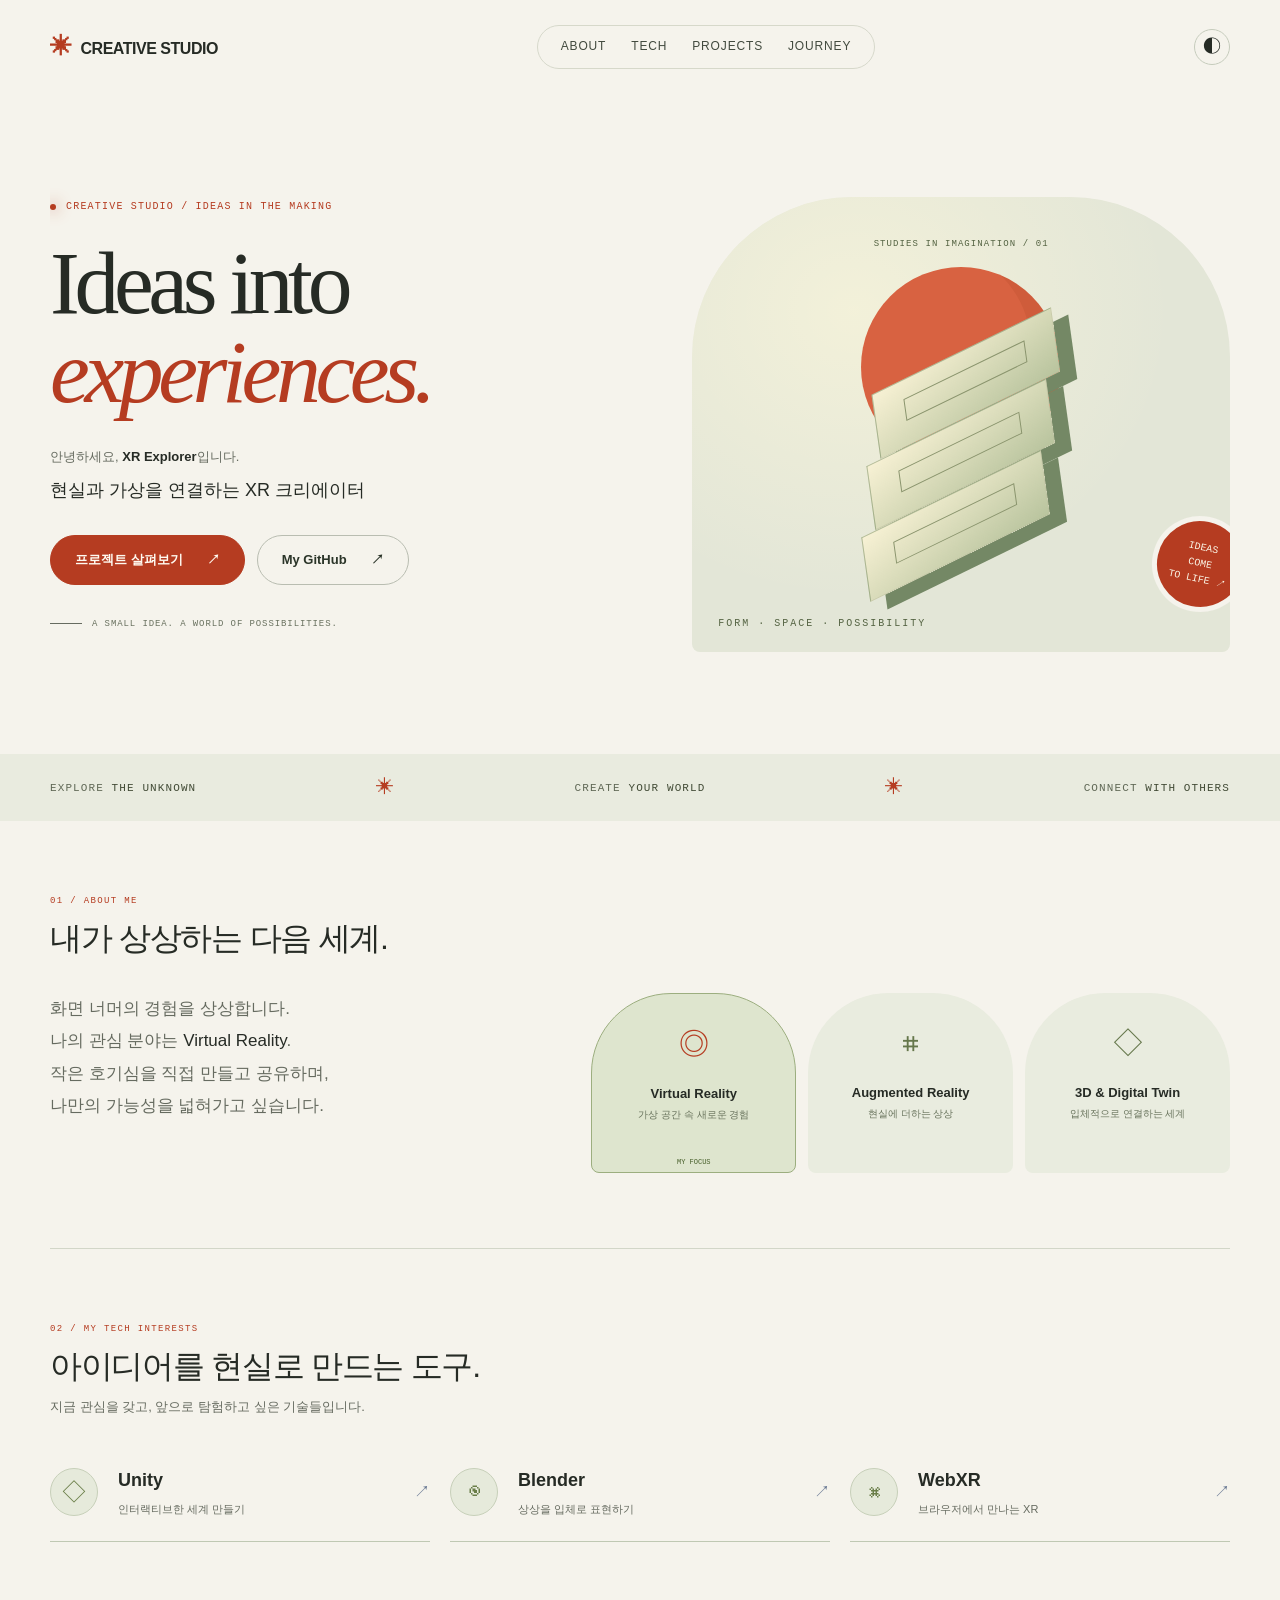
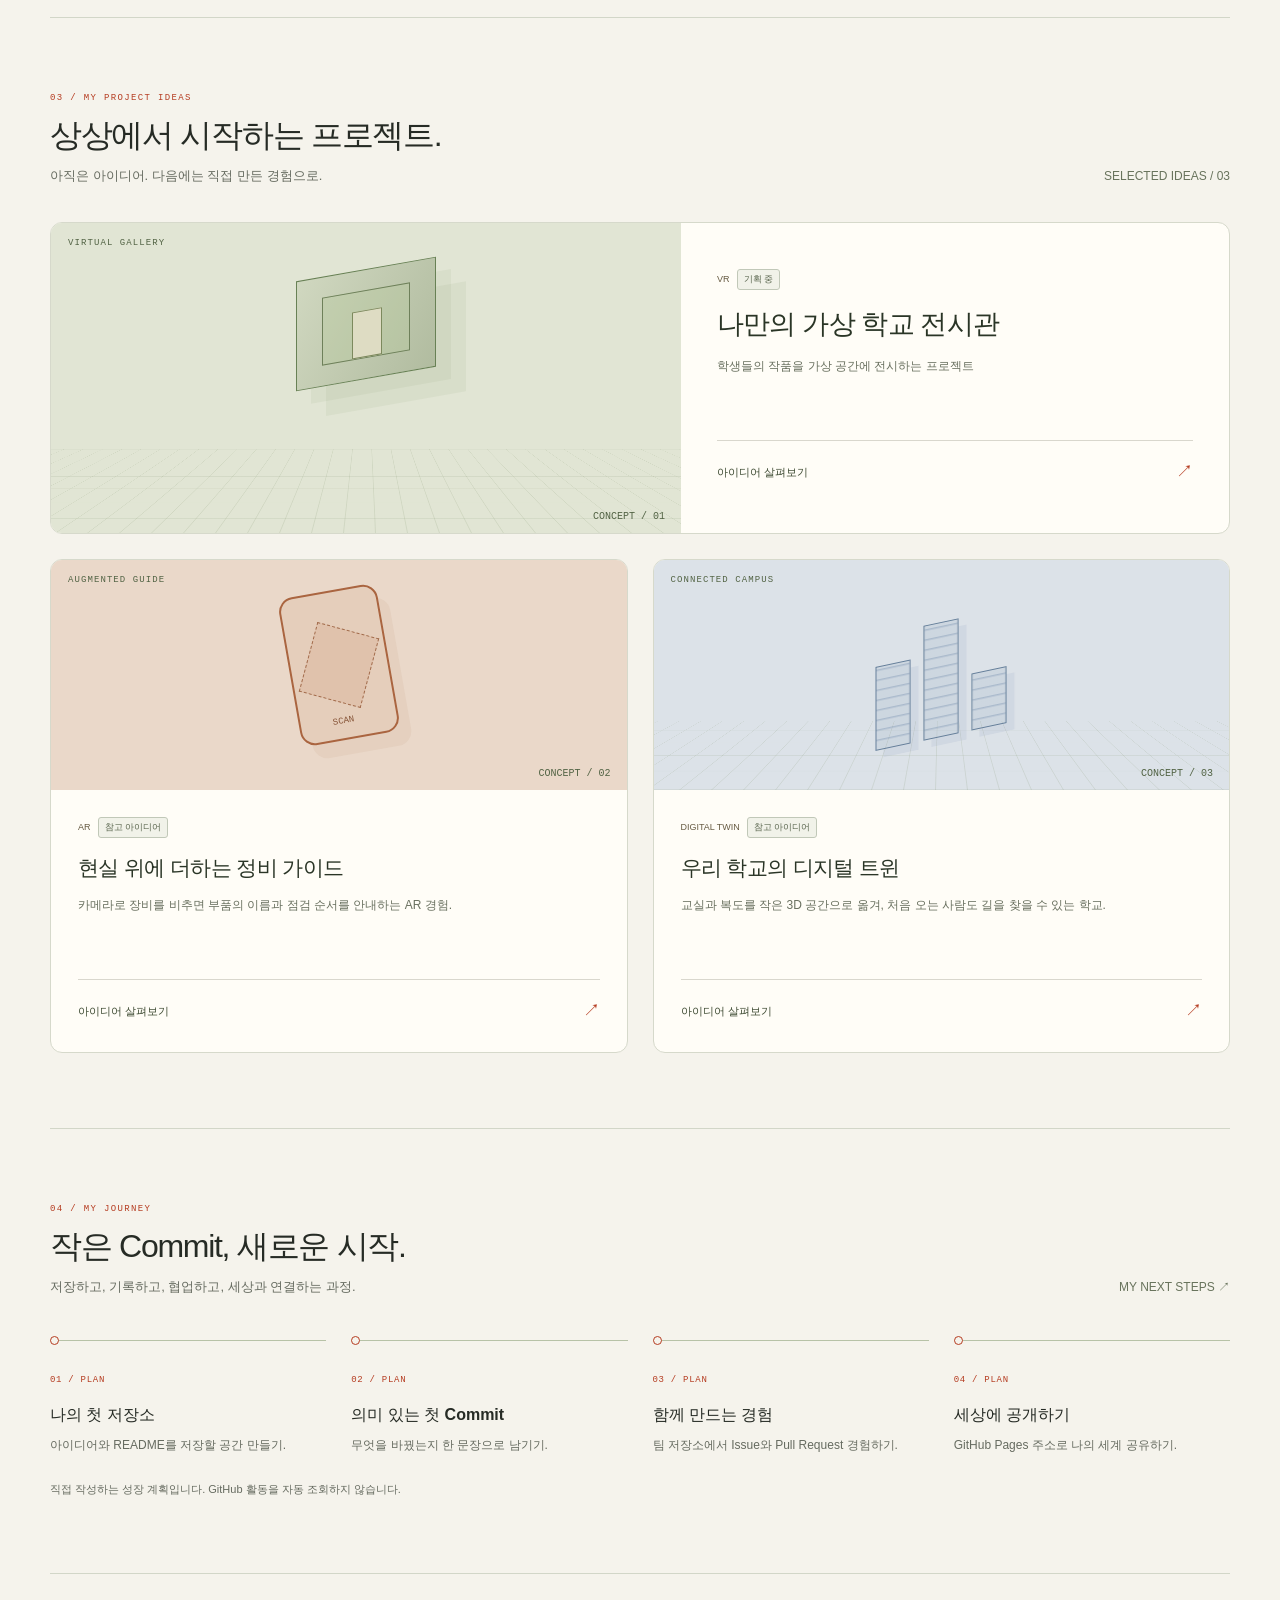
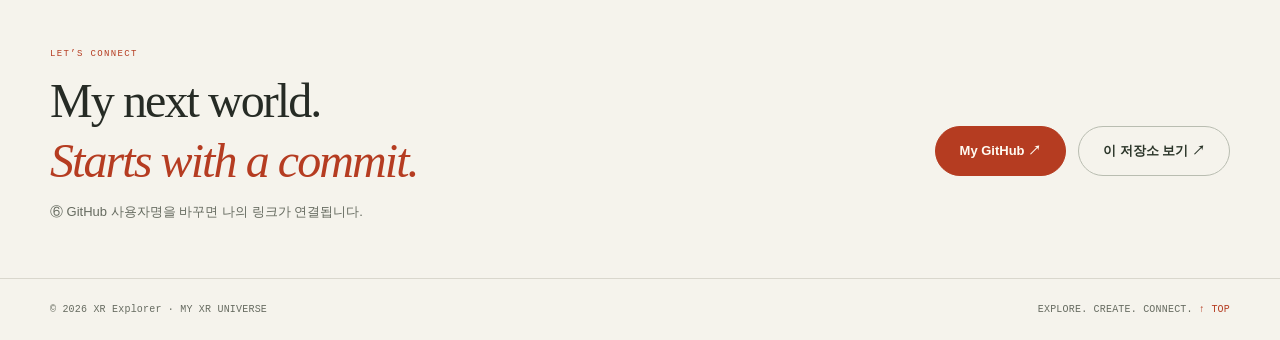
==== templates/studio/index.html @ 2b787744 "Add three portfolio designs with a template picker and shared student workflow" ====
<!DOCTYPE html>
<html lang="ko">
<head>
<meta charset="UTF-8">
<meta name="viewport" content="width=device-width, initial-scale=1">
<title>Creative Studio | XR Portfolio</title>
<meta name="description" content="상상을 만들고 공유하는 XR 크리에이터의 포트폴리오">
<meta name="theme-color" content="#f5f3ec">
<script>
// ===== 학생 수정 영역: 아래 6개 항목만 바꾸세요 =====
// 따옴표와 쉼표는 남겨두세요. 실명·연락처 대신 닉네임을 사용합니다.
const MY_PROFILE = {
  // ① 나의 닉네임
  nickname: "XR Explorer",
  // ② 한 줄 자기소개
  tagline: "현실과 가상을 연결하는 XR 크리에이터",
  // ③ 관심 분야: "VR", "AR", "3D" 중 하나
  focus: "VR",
  // ④ 관심 있는 기술 3가지
  tech: ["Unity", "Blender", "WebXR"],
  // ⑤ 만들고 싶은 프로젝트: 제목, 설명, 현재 상태
  project: {
    title: "나만의 가상 학교 전시관",
    description: "학생들의 작품을 가상 공간에 전시하는 프로젝트",
    status: "기획 중"
  },
  // ⑥ 나의 GitHub 사용자명 (주소 전체가 아니라 아이디만)
  githubUsername: "my-github-id"
};
// ===== 필수 수정 끝! 아래 코드는 그대로 사용하세요 =====
</script>
<style>

:root{--bg:#080e1d;--panel:#10192c;--line:#253148;--text:#f0f4ff;--muted:#a1afc6;--accent:#73f4de;--violet:#a594ff;--glow:rgba(115,244,222,.16);--max:1180px;color-scheme:dark}
*{box-sizing:border-box}html{scroll-behavior:smooth;scroll-padding-top:100px}body{margin:0;background:var(--bg);color:var(--text);font-family:Inter,'Segoe UI','Noto Sans KR',Arial,sans-serif;line-height:1.65}button,a{-webkit-tap-highlight-color:transparent}a{color:inherit;text-decoration:none}button{font:inherit;color:inherit;cursor:pointer}button:disabled{cursor:default}a:focus-visible,button:focus-visible{outline:3px solid var(--accent);outline-offset:6px}::selection{background:var(--accent);color:var(--bg)}.wrap{width:min(var(--max),calc(100% - 96px));margin:auto}.skip{position:fixed;top:-80px;left:20px;background:var(--accent);color:#080e1d;padding:12px;z-index:100}.skip:focus{top:12px}header{position:sticky;top:0;z-index:20;border-bottom:1px solid #26304688;background:#080e1dee;backdrop-filter:blur(18px)}.nav{display:flex;align-items:center;justify-content:space-between;height:82px;gap:24px}.brand{font-size:16px;font-weight:800;letter-spacing:.08em;white-space:nowrap}.brand b{color:var(--accent);margin-right:9px;font-size:22px}.navlinks{display:flex;align-items:center;gap:28px;font-size:12px;letter-spacing:.07em;color:var(--muted)}.navlinks a:hover{color:var(--accent)}.nav-end{display:flex;align-items:center;gap:14px}.theme{background:transparent;border:1px solid var(--line);border-radius:50%;width:36px;height:36px;font-size:18px}.theme:hover{border-color:var(--accent)}.menu{display:none;background:none;border:1px solid var(--line);padding:7px 12px;border-radius:5px}.hero{min-height:660px;position:relative;display:grid;grid-template-columns:1.04fr 1fr;align-items:center;gap:20px;padding-top:65px;padding-bottom:65px}.eyebrow{font:11px/1.5 ui-monospace,monospace;letter-spacing:.16em;text-transform:uppercase;color:var(--accent);display:flex;align-items:center;gap:10px}.dot{display:inline-block;width:6px;height:6px;border-radius:50%;background:var(--accent);box-shadow:0 0 15px var(--accent)}.hero h1{font-size:clamp(62px,7.5vw,100px);letter-spacing:-.065em;line-height:1.01;margin:26px 0 26px;font-weight:850}.hero h1 span{display:block;color:var(--accent)}.intro{font-size:14px;color:var(--muted);margin:0 0 7px}.intro strong{color:var(--text);font-weight:600;overflow-wrap:anywhere}.tagline{font-size:20px;max-width:440px;line-height:1.7;word-break:keep-all;overflow-wrap:anywhere;margin:0}.actions{display:flex;flex-wrap:wrap;gap:13px;margin-top:30px}.btn{display:inline-flex;align-items:center;justify-content:center;gap:24px;min-height:48px;padding:12px 22px;border:1px solid var(--line);border-radius:4px;font-size:13px;font-weight:650;background:transparent}.btn.primary{background:var(--accent);border-color:var(--accent);color:#081923}.btn:hover{transform:translateY(-2px);border-color:var(--accent)}.hero-caption{display:flex;align-items:center;gap:10px;color:var(--muted);font:10px ui-monospace,monospace;margin-top:34px;letter-spacing:.12em}.hero-caption i{width:32px;height:1px;background:var(--muted)}
.visual{position:relative;height:490px;isolation:isolate;background:radial-gradient(ellipse at 50% 50%,#243a5855,transparent 68%)}.visual:before{content:'';position:absolute;inset:0;background-image:linear-gradient(#53658918 1px,transparent 1px),linear-gradient(90deg,#53658918 1px,transparent 1px);background-size:42px 42px;mask-image:radial-gradient(ellipse,#000,transparent 70%)}.orb{width:275px;height:275px;position:absolute;top:94px;left:50%;margin-left:-137px;border:1px solid #78ffdf88;border-radius:50%;background:radial-gradient(circle at 27% 23%,#a9fff037,#1e8f8612 35%,#7170ff17 65%,#9384fa43);box-shadow:inset -18px -10px 50px #7063ed30,inset 12px 5px 45px #9fffdf22,0 0 75px #6598d218;animation:float 7s ease-in-out infinite}.meridian{position:absolute;inset:0;border:1px solid #8affdf65;border-radius:50%}.meridian:nth-child(1){transform:rotateY(35deg)}.meridian:nth-child(2){transform:rotateY(65deg)}.meridian:nth-child(3){transform:rotateX(35deg)}.meridian:nth-child(4){transform:rotateX(65deg)}.meridian:nth-child(5){transform:rotate(45deg) rotateY(65deg)}.meridian:nth-child(6){transform:rotate(-45deg) rotateY(65deg)}.orbit{position:absolute;left:50%;top:50%;width:390px;height:390px;margin:-195px;border:1px solid #b4a5ff88;border-radius:50%;transform:rotate(-30deg) scaleY(.35);box-shadow:0 0 12px #aaa0ff10}.orbit.second{transform:rotate(52deg) scaleY(.4);border-color:#6bf1de66}.orbit:after{content:'';position:absolute;left:50px;top:55px;width:11px;height:11px;border-radius:50%;background:var(--accent);box-shadow:0 0 18px var(--accent)}.orb-core{position:absolute;inset:70px;display:grid;place-content:center;text-align:center;font-weight:300;font-size:65px;letter-spacing:-.06em;text-shadow:0 0 25px #ffffff44}.orb-core small{font:9px ui-monospace,monospace;letter-spacing:.3em;color:#c7d4e6}.floating{position:absolute;border:1px solid #41506c;background:#101a2ce6;padding:11px 15px;border-radius:5px;box-shadow:0 12px 30px #0004;font:10px ui-monospace,monospace;letter-spacing:.08em}.float-a{top:70px;right:0;transform:rotate(5deg);color:var(--accent)}.float-b{bottom:85px;left:0;transform:rotate(-6deg);color:var(--violet)}.coordinate{position:absolute;bottom:22px;right:8px;font:9px ui-monospace,monospace;letter-spacing:.12em;color:#7687a6}.cross{position:absolute;font:22px monospace;color:#637294}.cross.one{top:12px;left:15px}.cross.two{bottom:30px;right:12px}.ribbon{border-top:1px solid var(--line);border-bottom:1px solid var(--line);padding:23px 0}.ribbon .wrap{display:flex;justify-content:space-between;align-items:center;gap:15px;font:11px ui-monospace,monospace;letter-spacing:.17em;color:var(--muted)}.ribbon b{color:var(--accent);font-weight:400}.ribbon .star{color:var(--violet);font-size:18px}.section{padding:90px 0;border-bottom:1px solid var(--line)}.section-top{display:flex;align-items:flex-end;justify-content:space-between;gap:25px;margin-bottom:35px}.section-id{font:10px ui-monospace,monospace;letter-spacing:.15em;color:var(--accent);margin-bottom:12px}h2{font-size:36px;letter-spacing:-.04em;line-height:1.25;margin:0;font-weight:650}.section-sub{font-size:13px;color:var(--muted);margin:10px 0 0;word-break:keep-all}.text-link{font-size:12px;white-space:nowrap;color:var(--muted)}.text-link:hover{color:var(--accent)}.about-layout{display:grid;grid-template-columns:.85fr 1.5fr;gap:65px}.about-copy{font-size:17px;line-height:1.9;color:var(--muted);word-break:keep-all;margin:0}.about-copy em{font-style:normal;color:var(--text)}.focus-grid{display:grid;grid-template-columns:repeat(3,1fr);gap:12px}.focus-card{border:1px solid var(--line);border-radius:5px;min-height:155px;padding:23px 18px;background:#10182a66;position:relative}.focus-card.active{border-color:var(--accent);background:linear-gradient(150deg,var(--glow),#10182a)}.focus-symbol{font:30px/1 ui-monospace,monospace;color:var(--muted);margin-bottom:22px}.active .focus-symbol{color:var(--accent)}.focus-card h3{margin:0;font-size:13px}.focus-card p{margin:3px 0 0;color:var(--muted);font-size:10px}.focus-label{position:absolute;right:10px;top:10px;font:8px ui-monospace,monospace;color:var(--accent)}.tech-row{display:grid;grid-template-columns:repeat(3,1fr);gap:20px}.tech-item{display:flex;align-items:center;gap:20px;border-bottom:1px solid #38465e;padding:14px 0 23px;min-width:0}.tech-icon{flex:0 0 48px;height:48px;background:#182337;border:1px solid #33415b;display:grid;place-items:center;font:24px ui-monospace,monospace;color:var(--violet);border-radius:10px}.tech-item h3{font-size:18px;margin:0;overflow-wrap:anywhere}.tech-item p{font-size:11px;margin:4px 0 0;color:var(--muted)}.tech-item .arrow{margin-left:auto;color:#667691}.projects{display:grid;grid-template-columns:repeat(3,1fr);gap:22px}.project{border:1px solid var(--line);background:#0f1727;border-radius:7px;overflow:hidden;min-width:0}.project:hover{border-color:#6b7d9d}.project-art{height:210px;position:relative;overflow:hidden;background:radial-gradient(ellipse at 50% 80%,#2b636d55,transparent 80%),#121e2a}.art-grid{position:absolute;inset:30% -40% -70%;background-image:linear-gradient(#7cd9da35 1px,transparent 1px),linear-gradient(90deg,#7cd9da35 1px,transparent 1px);background-size:32px 32px;transform:perspective(250px) rotateX(50deg)}.room{position:absolute;left:50%;top:46px;width:140px;height:110px;transform:translateX(-50%) skewY(-10deg);border:1px solid #83fae2;background:linear-gradient(120deg,#65e3d211,#63f1d255);box-shadow:15px 15px 0 #6ee8de10,30px 30px 0 #6ee8de08}.room:before{content:'';position:absolute;inset:20px 25px;border:1px solid #9effe7;background:#9effe722;box-shadow:0 0 30px #73f4de30}.room:after{content:'';position:absolute;top:40px;left:55px;width:28px;height:45px;background:#a6ffed55;border:1px solid #a6ffed}.art-label{position:absolute;left:17px;top:15px;font:9px ui-monospace,monospace;letter-spacing:.12em;color:#b6c9d4}.art-number{position:absolute;bottom:11px;right:16px;font:10px ui-monospace,monospace;color:#90a1bc}.art-ar{background:radial-gradient(ellipse at 50% 70%,#6c419155,transparent 80%),#1a162e}.scanner{position:absolute;left:50%;top:30px;transform:translateX(-50%) rotate(-10deg);width:100px;height:150px;border:2px solid #aa91f8;border-radius:15px;background:linear-gradient(135deg,#8564cf11,#aa91f833);box-shadow:10px 15px 0 #a38aff09}.scanner:before{content:'';position:absolute;inset:37px 16px;border:1px dashed #d7c8ff;transform:rotate(25deg);background:#b39cf522}.scanner:after{content:'SCAN';position:absolute;bottom:12px;left:32px;font:9px monospace;color:#d7c8ff}.art-twin{background:radial-gradient(ellipse at 50% 70%,#344aa255,transparent 80%),#11192f}.city{position:absolute;left:50%;top:62px;display:flex;align-items:flex-end;gap:13px;transform:translateX(-50%) skewY(-12deg)}.city i{display:block;width:35px;height:84px;border:1px solid #89b8ff;background:repeating-linear-gradient(0deg,#7b9df322 0 8px,#91b8ff77 9px 10px);box-shadow:8px 8px 0 #8796ff22}.city i:nth-child(2){height:115px}.city i:nth-child(3){height:57px}.project-body{padding:24px}.project-meta{display:flex;align-items:center;gap:7px;font-size:9px;color:var(--accent);margin-bottom:14px}.badge{border:1px solid #3e4e68;border-radius:3px;padding:2px 6px;color:#c1cbe0}.project h3{font-size:19px;letter-spacing:-.03em;margin:0 0 12px;overflow-wrap:anywhere;line-height:1.5}.project p{font-size:12px;line-height:1.8;color:var(--muted);margin:0;min-height:64px;overflow-wrap:anywhere}.project button{display:flex;align-items:center;justify-content:space-between;width:100%;border:none;background:transparent;border-top:1px solid var(--line);padding:17px 0 0;margin-top:20px;font-size:11px}.project button span{color:var(--accent);font-size:17px}.journey{display:grid;grid-template-columns:repeat(4,1fr);gap:25px;margin-top:42px}.step{border-top:1px solid #38465e;padding-top:23px;position:relative}.step:before{content:'';width:7px;height:7px;background:var(--bg);border:1px solid var(--accent);border-radius:50%;position:absolute;top:-5px;left:0}.step small{font:9px ui-monospace,monospace;color:var(--accent);letter-spacing:.08em}.step h3{font-size:16px;margin:12px 0 8px}.step p{font-size:12px;color:var(--muted);margin:0}.journey-note{margin:24px 0 0;font-size:11px;color:var(--muted)}.connect{padding:75px 0 55px;display:flex;justify-content:space-between;align-items:center;gap:30px}.connect h2{font-size:42px}.connect h2 span{color:var(--accent)}footer{padding:25px 0;border-top:1px solid var(--line)}.footer-inner{display:flex;justify-content:space-between;gap:20px;color:var(--muted);font:10px ui-monospace,monospace;letter-spacing:.08em}.footer-inner a{color:var(--accent)}dialog{width:min(540px,calc(100% - 32px));padding:34px;border:1px solid #52617c;border-radius:12px;background:#111b2e;color:var(--text);box-shadow:0 25px 120px #000a}dialog::backdrop{background:#030713c9;backdrop-filter:blur(6px)}dialog h2{font-size:26px;overflow-wrap:anywhere;margin:15px 0}dialog p{color:var(--muted);font-size:14px;overflow-wrap:anywhere}.dialog-close{float:right;background:none;border:1px solid var(--line);width:36px;height:36px;border-radius:50%;font-size:20px}.dialog-kicker{color:var(--accent);font:10px monospace;letter-spacing:.1em}.toast{position:fixed;bottom:24px;left:50%;transform:translateX(-50%);z-index:50;background:#e8fff9;color:#102823;padding:12px 20px;border-radius:6px;font-size:13px;max-width:calc(100% - 32px);box-shadow:0 8px 30px #0006}.toast:empty{display:none}noscript{display:block;padding:20px;color:#ffd59c;border:1px solid #a97c41}.theme-violet{--accent:#beacff;--violet:#73f4de;--glow:rgba(190,172,255,.16)}.theme-sunset{--accent:#ffc797;--violet:#f89cc7;--glow:rgba(255,199,151,.16)}@keyframes float{0%,100%{transform:translateY(0) rotate(-8deg)}50%{transform:translateY(-15px) rotate(4deg)}}
@media(min-width:1500px){.hero{min-height:720px}}@media(max-width:1000px){.wrap{width:calc(100% - 56px)}.navlinks{gap:17px}.hero{min-height:610px}.hero h1{font-size:76px}.visual{transform:scale(.88);transform-origin:center}.about-layout{gap:30px;grid-template-columns:1fr 1.4fr}.project-body{padding:18px}.project h3{font-size:17px}.tagline{font-size:18px}}
@media(max-width:760px){.wrap{width:calc(100% - 40px)}.nav{height:68px;gap:8px}.brand{font-size:13px}.brand b{font-size:19px}.menu{display:block;font-size:11px;white-space:nowrap;flex-shrink:0}.navlinks{display:none;position:absolute;top:68px;left:0;right:0;background:#0c1425;padding:22px;flex-wrap:wrap;border-bottom:1px solid var(--line)}.navlinks.open{display:flex}.hero{grid-template-columns:1fr;padding-top:48px;padding-bottom:20px;gap:0;min-height:auto}.hero h1{font-size:clamp(54px,17vw,94px);margin:24px 0}.tagline{max-width:440px;font-size:18px}.visual{height:380px;overflow:hidden;transform:scale(.88);width:100%;max-width:480px;justify-self:center;margin-top:5px}.orb{top:45px}.float-a{top:28px;right:2px}.float-b{bottom:45px;left:0}.coordinate{bottom:0}.ribbon .wrap{font-size:8px;letter-spacing:.09em}.ribbon .star{font-size:14px}.ribbon .last{display:none}.section{padding:57px 0}.section-top{align-items:flex-start;gap:15px}h2{font-size:29px}.about-layout{grid-template-columns:1fr;gap:24px}.about-copy{font-size:15px}.focus-grid{gap:8px}.focus-card{padding:21px 11px;min-height:147px}.focus-card h3{font-size:11px}.focus-card p{font-size:9px}.focus-label{font-size:7px}.tech-row{grid-template-columns:1fr;gap:6px}.tech-item{padding:15px 0}.projects{grid-template-columns:1fr;gap:22px}.project-art{height:230px}.project-body{padding:24px}.project h3{font-size:21px}.project p{font-size:13px;min-height:0}.project button{font-size:13px}.journey{grid-template-columns:1fr 1fr;row-gap:32px}.connect{flex-direction:column;align-items:flex-start;padding:55px 0}.connect h2{font-size:36px}.footer-inner{font-size:9px;flex-wrap:wrap}.text-link{font-size:10px}.theme{width:32px;height:32px}.nav-end{gap:9px}}
@media(prefers-reduced-motion:reduce){html{scroll-behavior:auto}*,*:before,*:after{animation:none!important;transition:none!important}.btn:hover{transform:none}}


/* DESIGN 02 — CREATIVE STUDIO */
:root{--bg:#f5f3ec;--panel:#fffdf7;--line:#d9d7cd;--text:#262b25;--muted:#666b60;--accent:#b53c21;--violet:#687a4a;--glow:#b53c2112;color-scheme:light}
body{font-family:'Segoe UI',Arial,'Noto Sans KR',sans-serif;background:var(--bg)}header{background:#f5f3ecf2;border-bottom:none}.nav{height:94px}.brand{letter-spacing:-.03em}.brand b{color:var(--accent)}.navlinks{padding:11px 23px;border:1px solid #d6d8ca;border-radius:50px;color:#424a3e;gap:25px}.theme{border-color:#c5cbbb}.hero{grid-template-columns:1.12fr 1fr;min-height:660px;padding-top:45px;padding-bottom:65px;gap:40px}.eyebrow{letter-spacing:.12em;color:var(--accent);font-size:10px}.hero h1{font-family:Georgia,'Times New Roman',serif;font-weight:400;line-height:.99;font-size:clamp(66px,7vw,94px);letter-spacing:-.06em;margin:25px 0 30px}.hero h1 span{font-style:italic;color:var(--accent)}.intro{font-size:13px}.tagline{font-size:18px;max-width:380px}.actions{gap:12px}.btn{border-radius:50px;padding:13px 24px;border-color:#b9bdb1;color:#2b3529;min-height:48px}.btn.primary{color:#fffaf1;background:var(--accent)}.btn:hover{box-shadow:0 5px 0 #27351e11}.hero-caption{font-size:9px;letter-spacing:.1em;color:#69715f}.visual{background:#e3e6d7;height:455px;border-radius:160px 160px 8px 8px;transform:none;margin-top:20px;overflow:visible}.visual:before{display:none}.studio-poster{position:absolute;inset:0;overflow:hidden;border-radius:inherit;background:radial-gradient(ellipse at 30% 25%,#fff9db90,transparent 60%)}.poster-sun{position:absolute;width:200px;height:200px;border-radius:50%;background:#d86241;top:70px;left:50%;transform:translateX(-50%);box-shadow:inset -30px -20px 0 #963c1a25}.sculpture{position:absolute;left:50%;top:155px;transform:translateX(-50%) rotate(-8deg);height:210px;width:190px;perspective:700px;animation:studio-float 8s ease-in-out infinite}.slab{position:absolute;left:0;width:190px;height:65px;background:linear-gradient(160deg,#f7f1d4,#b9c49e);border:1px solid #6f805c55;transform:skewY(-18deg);box-shadow:16px 15px 0 #748865}.slab:nth-child(1){top:0;left:15px}.slab:nth-child(2){top:70px;left:0}.slab:nth-child(3){top:140px;left:-15px}.slab:after{content:'';position:absolute;left:30px;right:30px;top:18px;height:20px;border:1px solid #8b956e}.poster-text{position:absolute;bottom:23px;left:26px;font:10px ui-monospace,monospace;letter-spacing:.2em;color:#546342}.poster-title{position:absolute;top:33px;left:32px;font:10px ui-monospace,monospace;color:#546342;letter-spacing:.12em}.studio-sticker{position:absolute;right:-18px;bottom:40px;border-radius:50%;width:96px;height:96px;display:grid;place-content:center;text-align:center;color:#fbf5e6;background:#b53c21;font:10px/1.6 ui-monospace,monospace;transform:rotate(12deg);border:5px solid #f5f3ec}.ribbon{background:#e9ebdf;border:none}.ribbon .wrap{color:#606856;letter-spacing:.1em}.ribbon b{color:#414a35}.ribbon .star{color:var(--accent)}.section{padding:75px 0;border-color:#d2d6c8}.section-id{font-size:9px}.section h2{font-size:32px;font-weight:500;letter-spacing:-.04em}.about-layout{grid-template-columns:1fr 1.3fr;gap:50px}.focus-card{border:0;background:#e9ecdf;border-radius:80px 80px 8px 8px;min-height:180px;padding:37px 18px 20px;text-align:center}.focus-card.active{background:#dee5ce;border:1px solid #9cae7f}.focus-label{top:auto;bottom:6px;right:0;left:0;font-size:7px;color:#465e29}.focus-symbol{color:#65774b}.focus-card.active .focus-symbol{color:var(--accent)}.focus-card p{color:#68735c}.tech-item{border-bottom-color:#bfc8b3}.tech-icon{background:#e6eadb;border-color:#c7d0b9;color:#6a7e48;border-radius:50%}.projects{grid-template-columns:1fr 1fr;gap:25px}.project{background:#fffdf7;border-color:#d6d9cb;border-radius:12px}.project:first-child{grid-column:span 2;display:grid;grid-template-columns:1.15fr 1fr;align-items:center}.project:first-child .project-art{height:310px}.project:first-child .project-body{padding:36px}.project:first-child h3{font-size:27px}.project-body{padding:27px}.project h3{font-size:21px;color:#2a3526;font-weight:550}.project-meta{color:#675b43}.badge{color:#57634b;border-color:#c1c8b8;background:#f1f2e9}.project p{color:#69705f}.project-art{background:#e1e5d4;height:230px}.art-grid{background-image:linear-gradient(#7d91692a 1px,transparent 1px),linear-gradient(90deg,#7d91692a 1px,transparent 1px)}.room{border-color:#688155;background:linear-gradient(120deg,#8da27033,#697e5166);box-shadow:15px 15px 0 #65864e12,30px 30px 0 #65864e12}.room:before{border-color:#6e805a;background:#b7c79f66;box-shadow:none}.room:after{background:#dedcc3;border-color:#7c895d}.art-label,.art-number{color:#526344}.art-ar{background:#ead8c9}.scanner{border-color:#aa6540;background:#c48b6022;box-shadow:10px 15px 0 #9d673d12}.scanner:before{border-color:#a26c4c;background:#b76f4a22}.scanner:after{color:#875538}.art-twin{background:#dce2e8}.city i{border-color:#647e99;background:repeating-linear-gradient(0deg,#708cac22 0 8px,#708cac77 9px 10px);box-shadow:8px 8px 0 #8796bb22}.project button{color:#3d4a32}.step{border-color:#b7c2a7}.step h3{font-weight:550}.connect h2{font-family:Georgia,serif;font-weight:400;font-size:48px;letter-spacing:-.04em}.connect h2 span{font-style:italic}.footer-inner{letter-spacing:.02em}.text-link{color:#68735c}dialog{background:#fbfaf4;border-color:#aeb99f;color:#293623;box-shadow:0 25px 80px #22301a44}dialog::backdrop{background:#28332280}.toast{background:#263d28;color:#f4f8ed}.theme-violet{--accent:#386446;--violet:#b53c21;--glow:#38644612}.theme-sunset{--accent:#315ca3;--violet:#687a4a;--glow:#315ca312}
@keyframes studio-float{0%,100%{transform:translateX(-50%) translateY(0) rotate(-8deg)}50%{transform:translateX(-50%) translateY(-12px) rotate(-3deg)}}
@media(max-width:1000px){.hero{gap:30px}.hero h1{font-size:73px}.visual{height:430px}.navlinks{gap:15px;padding:10px 16px}.about-layout{gap:25px}.studio-sticker{right:-7px}}
@media(max-width:760px){.nav{height:72px}.navlinks{top:72px;border-radius:0;background:#f3f3e9;border-color:#d1d8c6;padding:20px}.hero{grid-template-columns:1fr;padding-top:35px;gap:20px;min-height:auto;padding-bottom:40px}.hero h1{font-size:clamp(54px,14.5vw,83px);margin:24px 0}.visual{height:380px;max-width:410px;width:calc(100% - 16px);margin-top:0;transform:none;border-radius:150px 150px 8px 8px}.sculpture{top:120px;transform:translateX(-50%) scale(.85) rotate(-8deg);animation:none}.poster-sun{top:55px;width:175px;height:175px}.studio-sticker{bottom:15px;width:78px;height:78px;right:-10px}.section{padding:55px 0}.section h2{font-size:28px}.about-layout{grid-template-columns:1fr;gap:25px}.focus-card{padding:32px 8px 24px;min-height:165px}.focus-card h3{font-size:10px}.projects{grid-template-columns:1fr}.project:first-child{grid-column:auto;display:block}.project:first-child .project-art{height:230px}.project:first-child .project-body{padding:24px}.project:first-child h3{font-size:21px}.connect h2{font-size:38px}.brand{font-size:13px}.ribbon .wrap{font-size:8px}}


.hero{overflow:clip}

.poster-title{left:50%;top:42px;transform:translateX(-50%);white-space:nowrap;font-size:9px}@media(max-width:760px){.poster-title{font-size:7px;letter-spacing:.08em}}
</style>
</head>
<body>

<a class="skip" href="#main">본문으로 바로가기</a>
<header><div class="wrap nav"><a class="brand" href="#main" aria-label="MY XR UNIVERSE 홈"><b>✳</b>CREATIVE STUDIO</a><nav class="navlinks" id="navigation" aria-label="주요 메뉴"><a href="#about">ABOUT</a><a href="#tech">TECH</a><a href="#projects">PROJECTS</a><a href="#journey">JOURNEY</a></nav><div class="nav-end"><button class="theme" id="theme" aria-label="색상 테마 변경: 현재 테라코타" title="색상 테마 변경">◐</button><button class="menu" id="menu" aria-controls="navigation" aria-expanded="false">메뉴 +</button></div></div></header>
<main id="main"><noscript>이 포트폴리오는 JavaScript를 켜야 개인화된 내용과 프로젝트 상세 보기를 사용할 수 있습니다.</noscript>
<section class="hero wrap" aria-labelledby="hero-title"><div><div class="eyebrow"><i class="dot"></i>CREATIVE STUDIO / IDEAS IN THE MAKING</div><h1 id="hero-title">Ideas into<br><span>experiences.</span></h1><p class="intro">안녕하세요, <strong id="nickname">XR Explorer</strong>입니다.</p><p class="tagline" id="tagline">현실과 가상을 연결하는 XR 크리에이터</p><div class="actions"><a class="btn primary" href="#projects">프로젝트 살펴보기 <span>↗</span></a><a class="btn github-link" href="#connect">My GitHub <span>↗</span></a></div><div class="hero-caption"><i></i>A SMALL IDEA. A WORLD OF POSSIBILITIES.</div></div>
<div class="visual" role="img" aria-label="테라코타 색의 원과 쌓인 입체 조형물을 표현한 디자인 포스터"><div class="studio-poster"><span class="poster-title">STUDIES IN IMAGINATION / 01</span><div class="poster-sun"></div><div class="sculpture"><i class="slab"></i><i class="slab"></i><i class="slab"></i></div><span class="poster-text">FORM · SPACE · POSSIBILITY</span></div><div class="studio-sticker">IDEAS<br>COME<br>TO LIFE ↗</div></div></section>
<div class="ribbon" aria-hidden="true"><div class="wrap"><span>EXPLORE <b>THE UNKNOWN</b></span><span class="star">✳</span><span>CREATE <b>YOUR WORLD</b></span><span class="star">✳</span><span class="last">CONNECT <b>WITH OTHERS</b></span></div></div>
<section class="section wrap" id="about"><div class="section-top"><div><div class="section-id">01 / ABOUT ME</div><h2>내가 상상하는 다음 세계.</h2></div></div><div class="about-layout"><p class="about-copy">화면 너머의 경험을 상상합니다.<br>나의 관심 분야는 <em id="focus-name">Virtual Reality</em>.<br>작은 호기심을 직접 만들고 공유하며,<br>나만의 가능성을 넓혀가고 싶습니다.</p><div class="focus-grid"><article class="focus-card" data-focus="VR"><div class="focus-symbol">◎</div><h3>Virtual Reality</h3><p>가상 공간 속 새로운 경험</p></article><article class="focus-card" data-focus="AR"><div class="focus-symbol">⌗</div><h3>Augmented Reality</h3><p>현실에 더하는 상상</p></article><article class="focus-card" data-focus="3D"><div class="focus-symbol">◇</div><h3>3D & Digital Twin</h3><p>입체적으로 연결하는 세계</p></article></div></div></section>
<section class="section wrap" id="tech"><div class="section-top"><div><div class="section-id">02 / MY TECH INTERESTS</div><h2>아이디어를 현실로 만드는 도구.</h2><p class="section-sub">지금 관심을 갖고, 앞으로 탐험하고 싶은 기술들입니다.</p></div></div><div class="tech-row" id="tech-list"></div></section>
<section class="section wrap" id="projects"><div class="section-top"><div><div class="section-id">03 / MY PROJECT IDEAS</div><h2>상상에서 시작하는 프로젝트.</h2><p class="section-sub">아직은 아이디어. 다음에는 직접 만든 경험으로.</p></div><span class="text-link">SELECTED IDEAS / 03</span></div><div class="projects" id="project-list"></div></section>
<section class="section wrap" id="journey"><div class="section-top"><div><div class="section-id">04 / MY JOURNEY</div><h2>작은 Commit, 새로운 시작.</h2><p class="section-sub">저장하고, 기록하고, 협업하고, 세상과 연결하는 과정.</p></div><span class="text-link">MY NEXT STEPS ↗</span></div><div class="journey" id="journey-list"></div><p class="journey-note">직접 작성하는 성장 계획입니다. GitHub 활동을 자동 조회하지 않습니다.</p></section>
<section class="connect wrap" id="connect"><div><div class="section-id">LET’S CONNECT</div><h2>My next world.<br><span>Starts with a commit.</span></h2><p class="section-sub" id="github-note">나의 GitHub에서 다음 이야기를 이어갑니다.</p></div><div class="actions"><a class="btn primary github-link" href="#connect">My GitHub ↗</a><a class="btn repo-link" href="#connect">이 저장소 보기 ↗</a></div></section></main>
<footer><div class="wrap footer-inner"><span>© <span id="year"></span> <span id="footer-name">XR Explorer</span> · MY XR UNIVERSE</span><span>EXPLORE. CREATE. CONNECT. <a href="#main" aria-label="맨 위로">↑ TOP</a></span></div></footer>
<dialog id="project-dialog" aria-labelledby="dialog-title"><button class="dialog-close" id="close-dialog" aria-label="프로젝트 상세 닫기">×</button><div class="dialog-kicker" id="dialog-meta"></div><h2 id="dialog-title"></h2><p id="dialog-description"></p><p><strong>첫 번째 작은 실험</strong></p><p id="dialog-next"></p><p class="section-sub" id="dialog-note"></p><button class="btn" id="dialog-done">확인했어요 ↗</button></dialog>
<div class="toast" id="toast" role="status" aria-live="polite"></div>

<script>

(() => {
'use strict';
const $ = (id) => document.getElementById(id);
const raw = typeof MY_PROFILE === 'object' && MY_PROFILE ? MY_PROFILE : {};
const text = (v, fallback) => typeof v === 'string' && v.trim() ? v.trim() : fallback;
const nickname = text(raw.nickname, 'XR Explorer');
const focus = text(raw.focus,'VR').toUpperCase();
const kinds = {VR:'Virtual Reality',AR:'Augmented Reality','3D':'3D & Digital Twin','디지털 트윈':'3D & Digital Twin'};
$('nickname').textContent = $('footer-name').textContent = nickname;
$('tagline').textContent = text(raw.tagline,'현실과 가상을 연결하는 XR 크리에이터');
$('focus-name').textContent = kinds[focus] || text(raw.focus,'VR');
$('year').textContent = new Date().getFullYear();
document.title = nickname + ' | MY XR UNIVERSE';
document.querySelector('meta[name="description"]').content = nickname + ' — ' + $('tagline').textContent;
document.querySelectorAll('[data-focus]').forEach(card => {
  const active = card.dataset.focus === (focus === '디지털 트윈' ? '3D' : focus);
  card.classList.toggle('active',active);
  if(active){const label=document.createElement('span');label.className='focus-label';label.textContent='MY FOCUS';card.append(label);}
});
const toolsInfo = {Unity:['◇','인터랙티브한 세계 만들기'],Blender:['◉','상상을 입체로 표현하기'],WebXR:['⌘','브라우저에서 만나는 XR'],Python:['>_','데이터와 아이디어 연결하기'],'A-Frame':['△','웹에서 3D 공간 만들기']};
const tech = Array.isArray(raw.tech) && raw.tech.length ? raw.tech : ['Unity','Blender','WebXR'];
tech.slice(0,3).forEach((item)=>{const name=text(item,'새로운 기술');const info=toolsInfo[name]||['✧','앞으로 탐험할 관심 기술'];const el=document.createElement('article');el.className='tech-item';const icon=document.createElement('div');icon.className='tech-icon';icon.textContent=info[0];icon.setAttribute('aria-hidden','true');const copy=document.createElement('div');const h=document.createElement('h3');h.textContent=name;const p=document.createElement('p');p.textContent=info[1];copy.append(h,p);const arrow=document.createElement('span');arrow.className='arrow';arrow.textContent='↗';el.append(icon,copy,arrow);$('tech-list').append(el);});
const p = raw.project && typeof raw.project==='object' ? raw.project : {};
const projects = [
 {category:focus,title:text(p.title,'나만의 가상 학교 전시관'),description:text(p.description,'학생들의 작품을 가상 공간에 전시하는 프로젝트'),status:text(p.status,'기획 중'),note:'직접 작성한 프로젝트 아이디어입니다. 실제 제작 상태에 맞게 설명을 수정하세요.',next:'누가 사용할지 한 명을 정하고, 꼭 필요한 장면 하나를 스케치해 보세요.',art:'vr'},
 {category:'AR',title:'현실 위에 더하는 정비 가이드',description:'카메라로 장비를 비추면 부품의 이름과 점검 순서를 안내하는 AR 경험.',status:'참고 아이디어',note:'수업용 기본 예시입니다. 학생의 완성 작품이 아닙니다.',next:'안내할 장비 하나를 고르고, 화면에 표시할 정보 세 가지를 적어 보세요.',art:'ar'},
 {category:'DIGITAL TWIN',title:'우리 학교의 디지털 트윈',description:'교실과 복도를 작은 3D 공간으로 옮겨, 처음 오는 사람도 길을 찾을 수 있는 학교.',status:'참고 아이디어',note:'수업용 기본 예시입니다. 학생의 완성 작품이 아닙니다.',next:'교실 하나의 구조를 관찰하고, 기본 도형으로 표현해 보세요.',art:'twin'}
];
const arts={vr:'<div class="art-grid"></div><div class="room"></div>',ar:'<div class="scanner"></div>',twin:'<div class="art-grid"></div><div class="city"><i></i><i></i><i></i></div>'};
projects.forEach((project,i)=>{
const card=document.createElement('article');card.className='project';
const art=document.createElement('div');art.className='project-art art-'+project.art;art.setAttribute('aria-hidden','true');art.innerHTML=arts[project.art];const label=document.createElement('span');label.className='art-label';label.textContent=['VIRTUAL GALLERY','AUGMENTED GUIDE','CONNECTED CAMPUS'][i];const no=document.createElement('span');no.className='art-number';no.textContent='CONCEPT / 0'+(i+1);art.append(label,no);
const content=document.createElement('div');content.className='project-body';const meta=document.createElement('div');meta.className='project-meta';const cat=document.createElement('span');cat.textContent=project.category;const badge=document.createElement('span');badge.className='badge';badge.textContent=project.status;meta.append(cat,badge);const h=document.createElement('h3');h.textContent=project.title;const desc=document.createElement('p');desc.textContent=project.description;const button=document.createElement('button');button.type='button';button.textContent='아이디어 살펴보기';button.setAttribute('aria-label',project.title+' 상세 보기');const arrow=document.createElement('span');arrow.textContent='↗';button.append(arrow);button.addEventListener('click',()=>{ $('dialog-meta').textContent=project.category+' / '+project.status;$('dialog-title').textContent=project.title;$('dialog-description').textContent=project.description;$('dialog-next').textContent=project.next;$('dialog-note').textContent=project.note;$('project-dialog').showModal(); });content.append(meta,h,desc,button);card.append(art,content);$('project-list').append(card);
});
// 심화: 실제 수행한 뒤에만 label과 description을 성장 기록으로 수정하세요.
const journey = [
 {label:'01 / PLAN',title:'나의 첫 저장소',description:'아이디어와 README를 저장할 공간 만들기.'},
 {label:'02 / PLAN',title:'의미 있는 첫 Commit',description:'무엇을 바꿨는지 한 문장으로 남기기.'},
 {label:'03 / PLAN',title:'함께 만드는 경험',description:'팀 저장소에서 Issue와 Pull Request 경험하기.'},
 {label:'04 / PLAN',title:'세상에 공개하기',description:'GitHub Pages 주소로 나의 세계 공유하기.'}
];
journey.forEach(s=>{const item=document.createElement('article');item.className='step';const n=document.createElement('small');n.textContent=s.label;const h=document.createElement('h3');h.textContent=s.title;const p=document.createElement('p');p.textContent=s.description;item.append(n,h,p);$('journey-list').append(item);});
let toastTimer;
function toast(message){$('toast').textContent=message;clearTimeout(toastTimer);toastTimer=setTimeout(()=>$('toast').textContent='',5000);}
const username=text(raw.githubUsername,'');
const valid = /^(?!.*--)[a-z\d](?:[a-z\d-]{0,37}[a-z\d])?$/i.test(username) && username!=='my-github-id';
// 저장소 이름을 바꿨다면 아래 한 곳도 수정하세요. 기본 수업에서는 그대로 둡니다.
const REPOSITORY_NAME = 'my-xr-universe';
document.querySelectorAll('.github-link,.repo-link').forEach(a=>{
 if(valid){a.href='https://github.com/'+encodeURIComponent(username)+(a.classList.contains('repo-link')?'/'+encodeURIComponent(REPOSITORY_NAME):'');a.target='_blank';a.rel='noopener noreferrer';}
 else {a.href='#connect';a.addEventListener('click',(e)=>{e.preventDefault();toast('index.html 맨 위의 ⑥ GitHub 사용자명을 먼저 수정해 주세요.');});}
});
if(!valid) $('github-note').textContent='⑥ GitHub 사용자명을 바꾸면 나의 링크가 연결됩니다.';
const themeClasses=['','theme-violet','theme-sunset'];const themeNames=['테라코타','포레스트','코발트'];let themeIndex=0;
try { const saved=Number(localStorage.getItem('xr-theme-studio'));if(Number.isInteger(saved)&&saved>=0&&saved<3)themeIndex=saved;} catch(e){}
function applyTheme(){document.body.classList.remove('theme-violet','theme-sunset');if(themeClasses[themeIndex])document.body.classList.add(themeClasses[themeIndex]);$('theme').setAttribute('aria-label','색상 테마 변경: 현재 '+themeNames[themeIndex]);}
applyTheme();$('theme').addEventListener('click',()=>{themeIndex=(themeIndex+1)%3;applyTheme();try{localStorage.setItem('xr-theme-studio',String(themeIndex));}catch(e){}toast(themeNames[themeIndex]+' 테마로 변경했습니다.');});
$('menu').addEventListener('click',()=>{const open=$('menu').getAttribute('aria-expanded')!=='true';$('menu').setAttribute('aria-expanded',String(open));$('navigation').classList.toggle('open',open);});
$('navigation').querySelectorAll('a').forEach(a=>a.addEventListener('click',()=>{$('navigation').classList.remove('open');$('menu').setAttribute('aria-expanded','false');}));
const dialog=$('project-dialog');$('close-dialog').addEventListener('click',()=>dialog.close());$('dialog-done').addEventListener('click',()=>dialog.close());dialog.addEventListener('click',(e)=>{if(e.target===dialog){const r=dialog.getBoundingClientRect();if(e.clientX<r.left||e.clientX>r.right||e.clientY<r.top||e.clientY>r.bottom)dialog.close();}});
})();

</script>
</body>
</html>
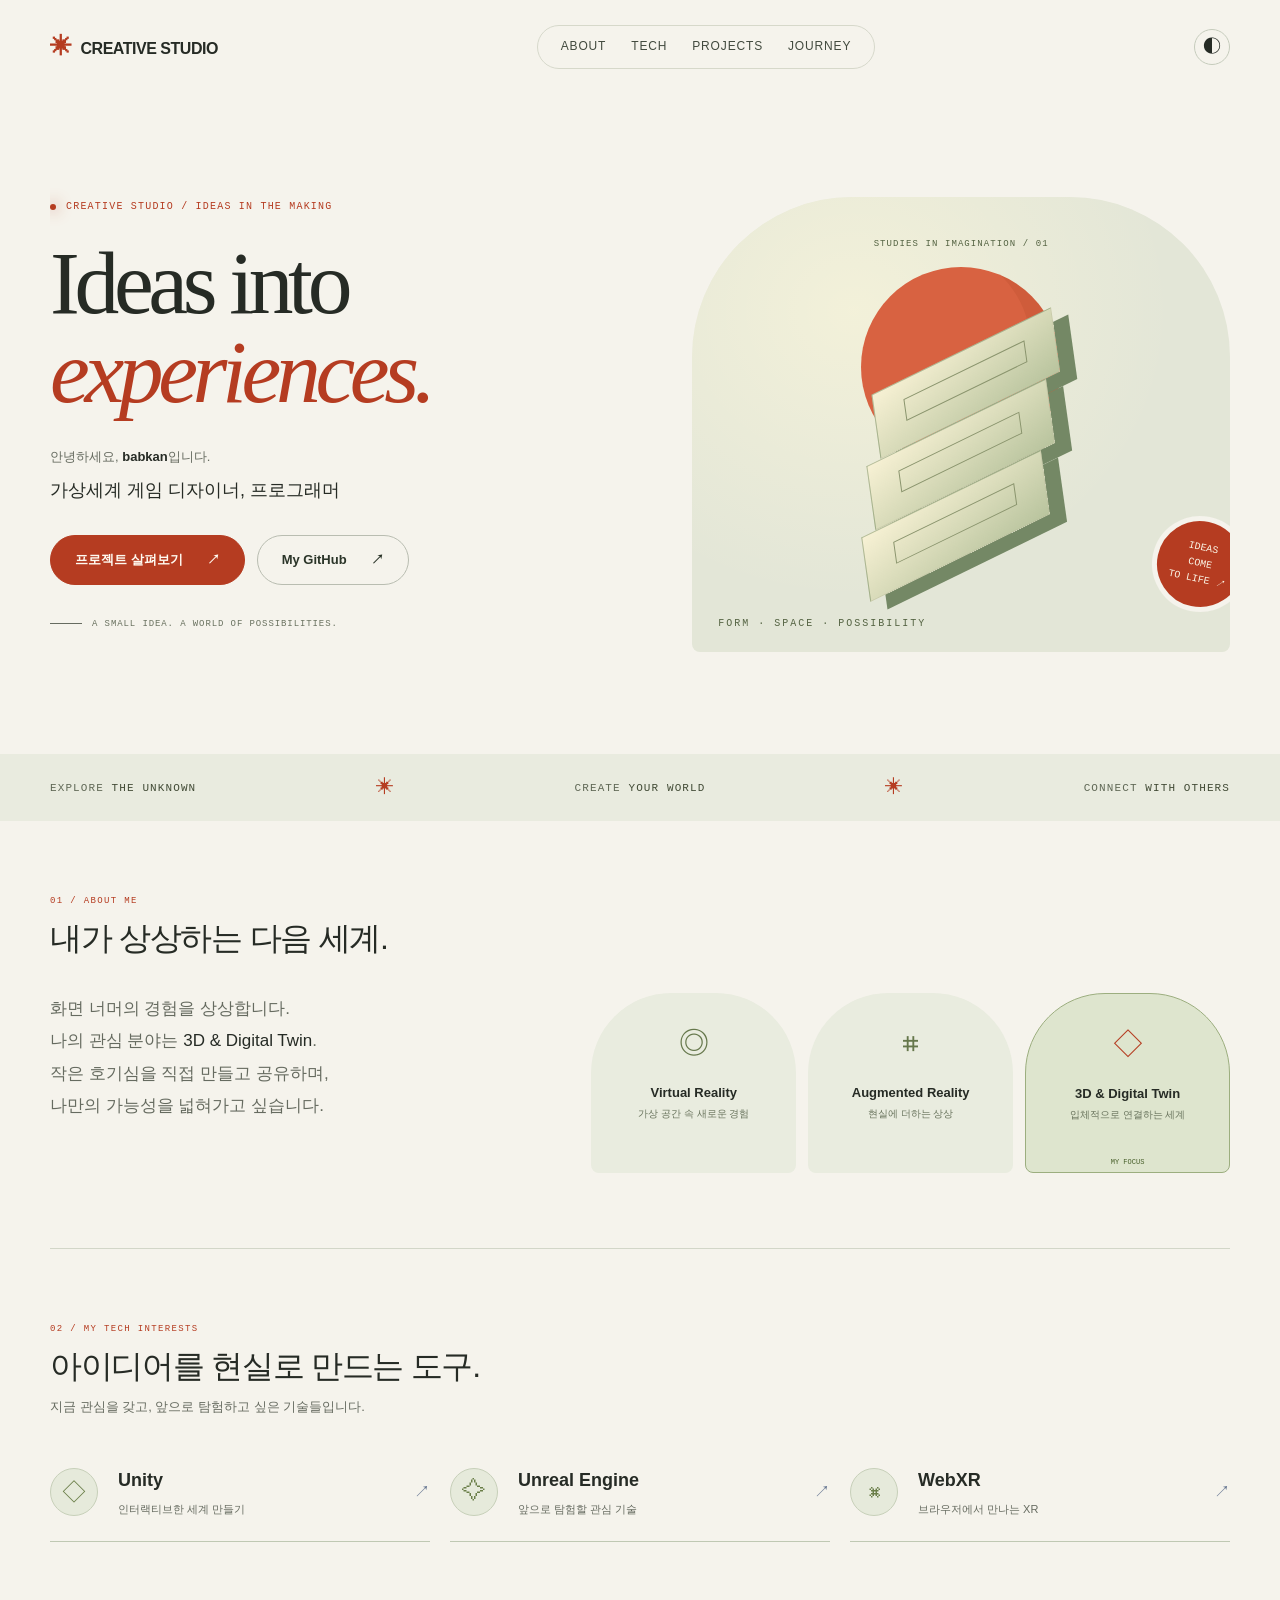
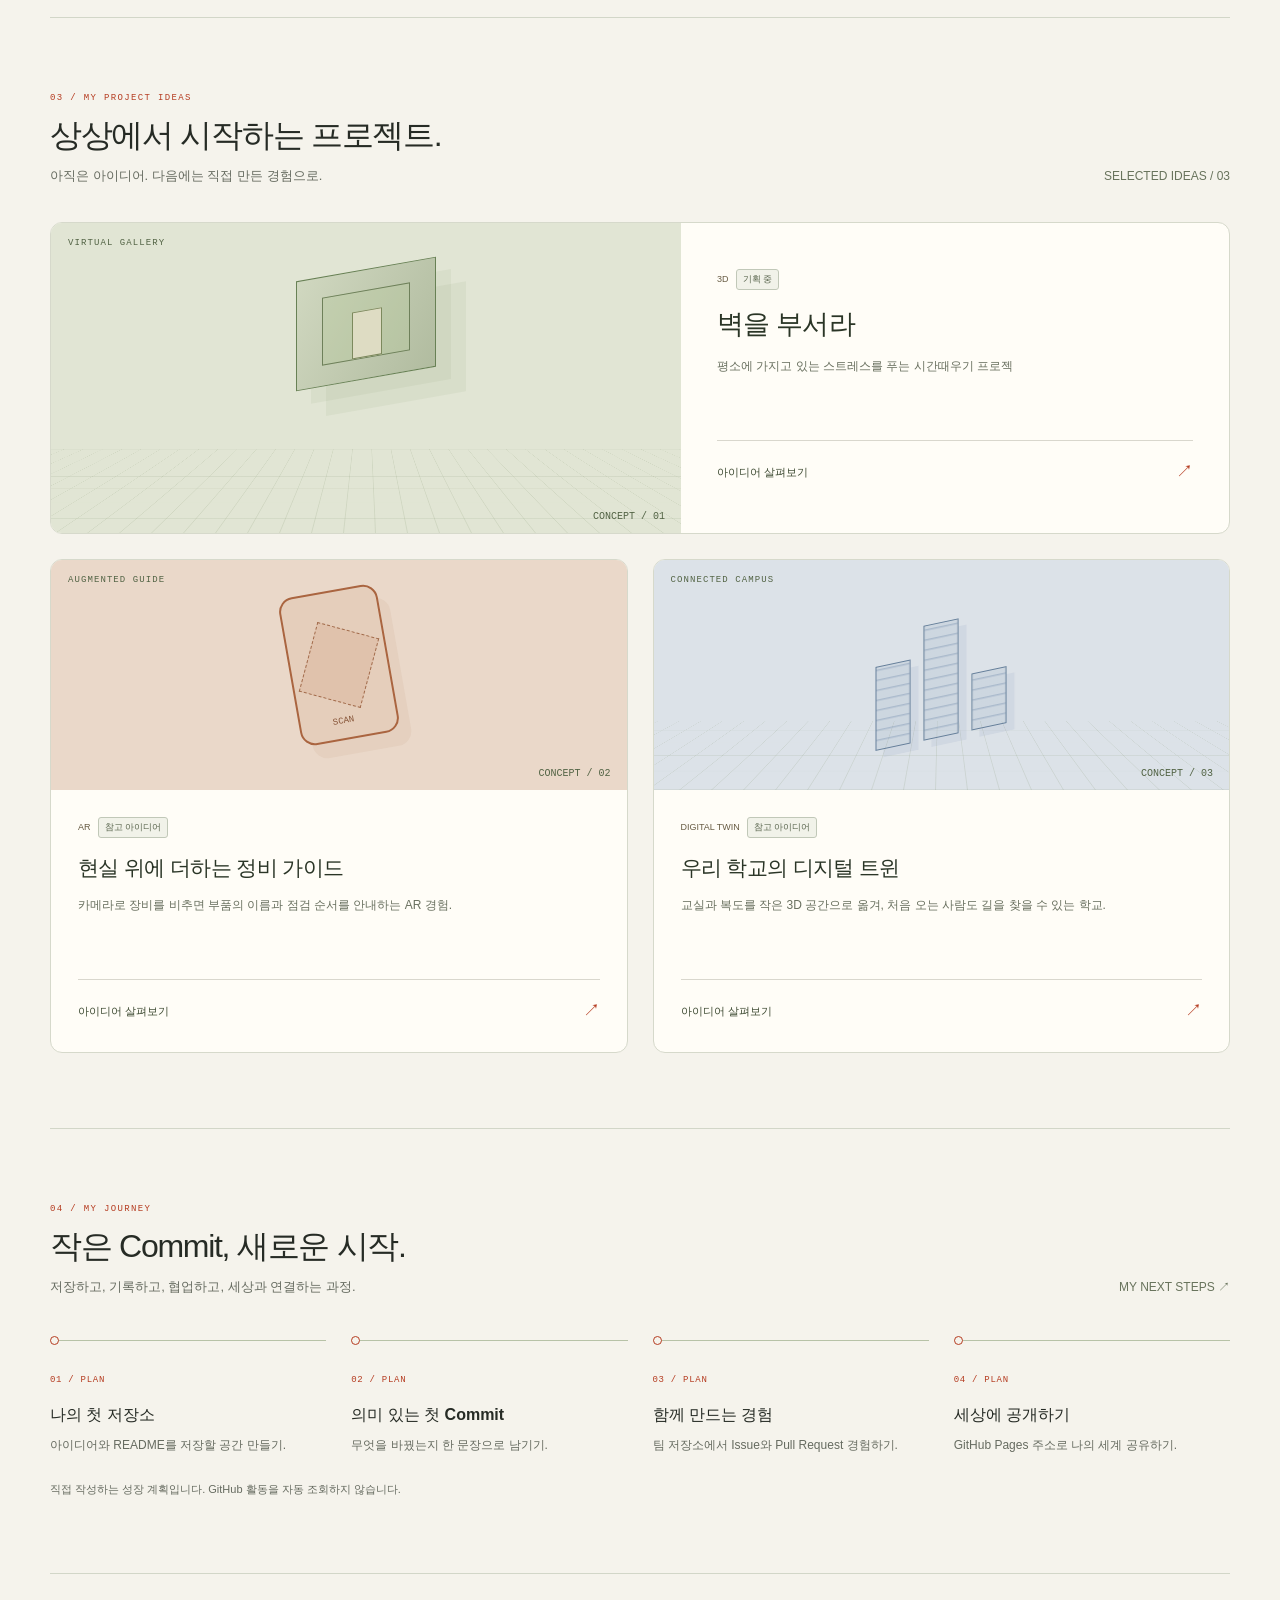
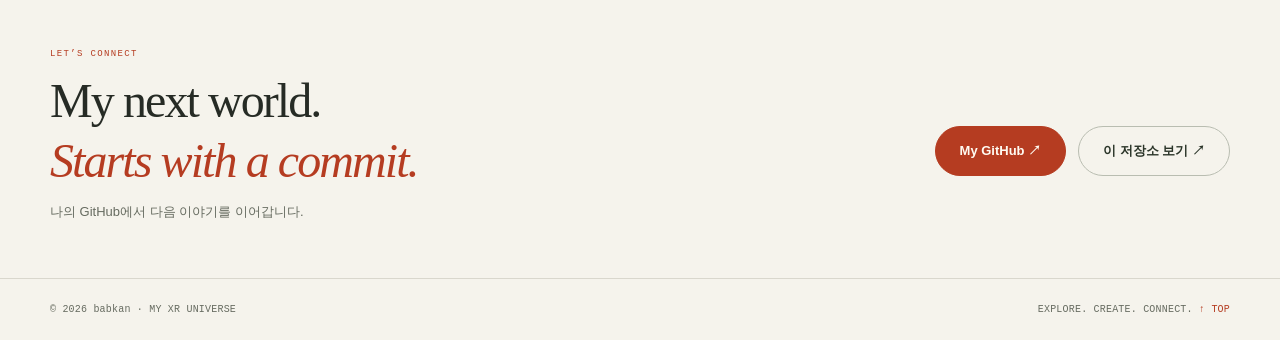
==== commit 70ea2b44: "Update index.html" ====
--- a/templates/studio/index.html
+++ b/templates/studio/index.html
@@ -11,21 +11,21 @@
 // 따옴표와 쉼표는 남겨두세요. 실명·연락처 대신 닉네임을 사용합니다.
 const MY_PROFILE = {
   // ① 나의 닉네임
-  nickname: "XR Explorer",
+  nickname: "babkan",
   // ② 한 줄 자기소개
-  tagline: "현실과 가상을 연결하는 XR 크리에이터",
+  tagline: "가상세계 게임 디자이너, 프로그래머",
   // ③ 관심 분야: "VR", "AR", "3D" 중 하나
-  focus: "VR",
+  focus: "3D",
   // ④ 관심 있는 기술 3가지
-  tech: ["Unity", "Blender", "WebXR"],
+  tech: ["Unity", "Unreal Engine", "WebXR"],
   // ⑤ 만들고 싶은 프로젝트: 제목, 설명, 현재 상태
   project: {
-    title: "나만의 가상 학교 전시관",
-    description: "학생들의 작품을 가상 공간에 전시하는 프로젝트",
+    title: "벽을 부서라",
+    description: "평소에 가지고 있는 스트레스를 푸는 시간때우기 프로젝",
     status: "기획 중"
   },
   // ⑥ 나의 GitHub 사용자명 (주소 전체가 아니라 아이디만)
-  githubUsername: "my-github-id"
+  githubUsername: "babkan18"
 };
 // ===== 필수 수정 끝! 아래 코드는 그대로 사용하세요 =====
 </script>
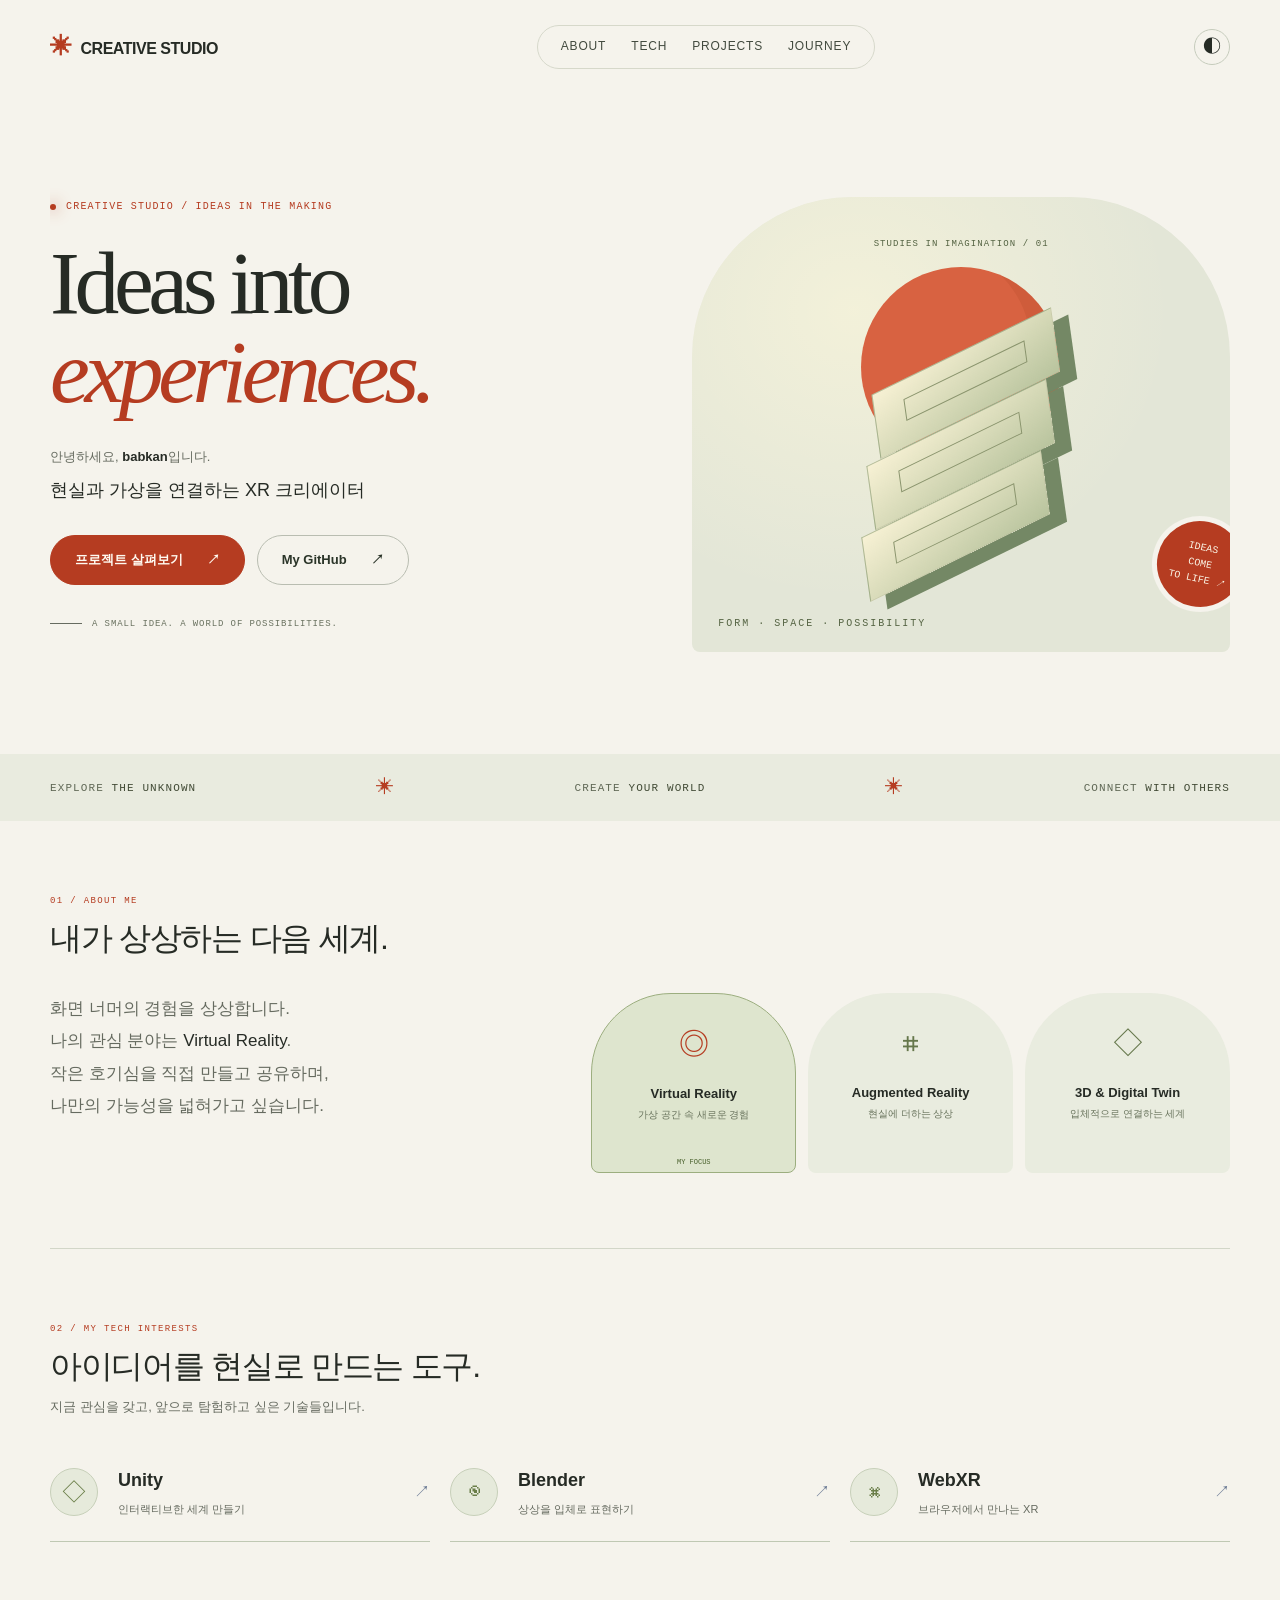
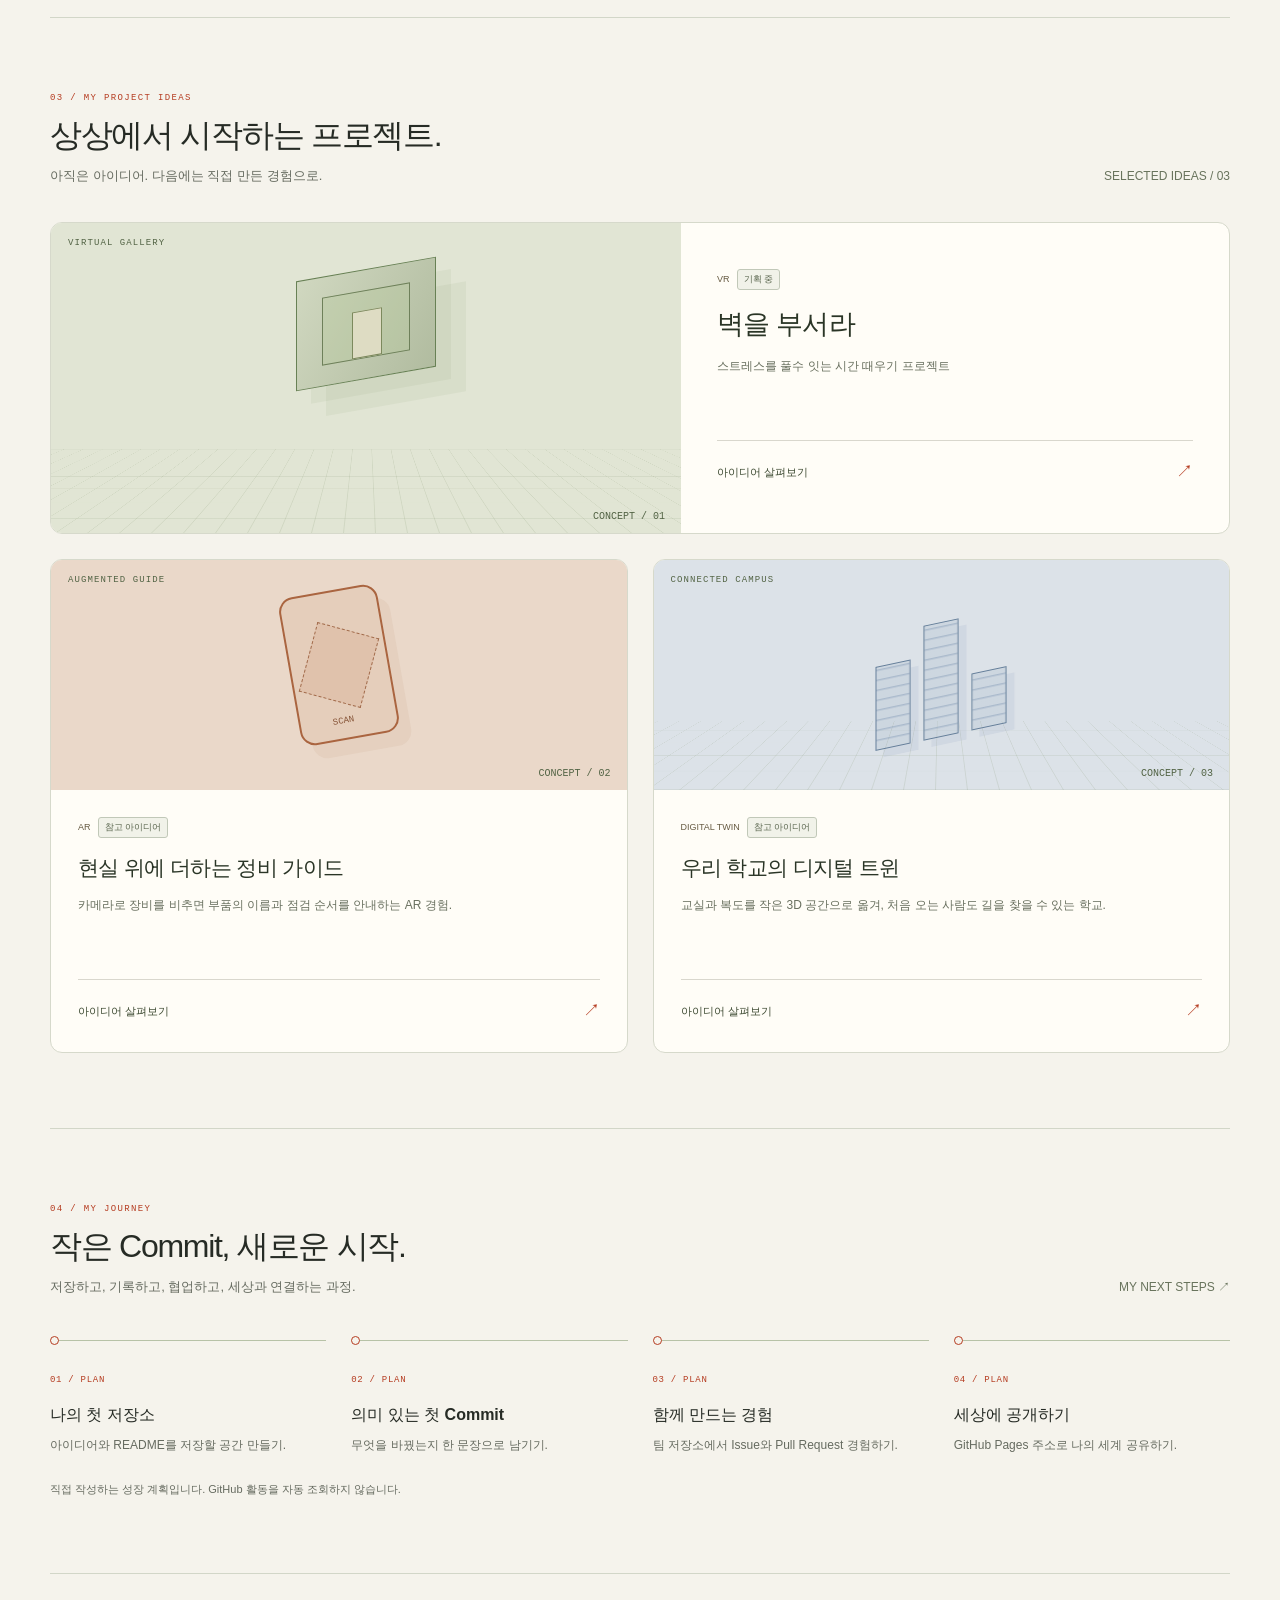
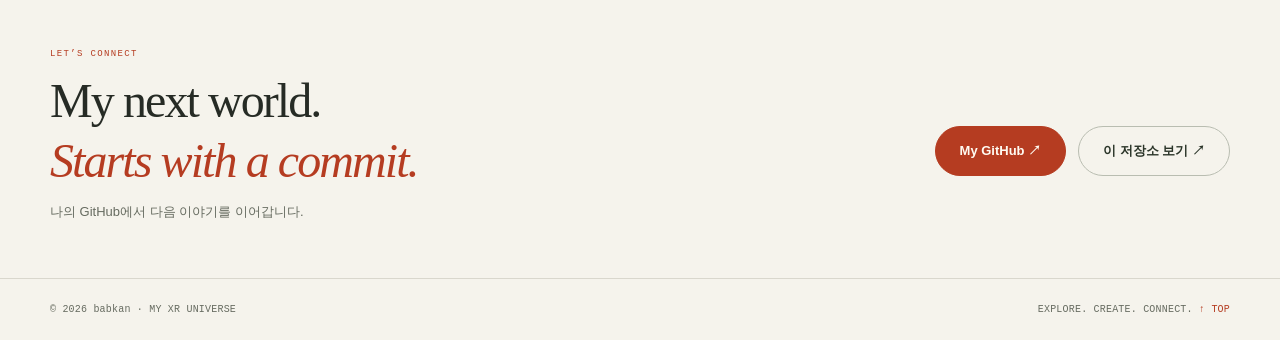
==== commit 6a6bc291: "Update index.html" ====
--- a/templates/studio/index.html
+++ b/templates/studio/index.html
@@ -13,15 +13,15 @@
   // ① 나의 닉네임
   nickname: "babkan",
   // ② 한 줄 자기소개
-  tagline: "가상세계 게임 디자이너, 프로그래머",
+  tagline: "현실과 가상을 연결하는 XR 크리에이터",
   // ③ 관심 분야: "VR", "AR", "3D" 중 하나
-  focus: "3D",
+  focus: "VR",
   // ④ 관심 있는 기술 3가지
-  tech: ["Unity", "Unreal Engine", "WebXR"],
+  tech: ["Unity", "Blender", "WebXR"],
   // ⑤ 만들고 싶은 프로젝트: 제목, 설명, 현재 상태
   project: {
     title: "벽을 부서라",
-    description: "평소에 가지고 있는 스트레스를 푸는 시간때우기 프로젝",
+    description: "스트레스를 풀수 잇는 시간 때우기 프로젝트",
     status: "기획 중"
   },
   // ⑥ 나의 GitHub 사용자명 (주소 전체가 아니라 아이디만)
